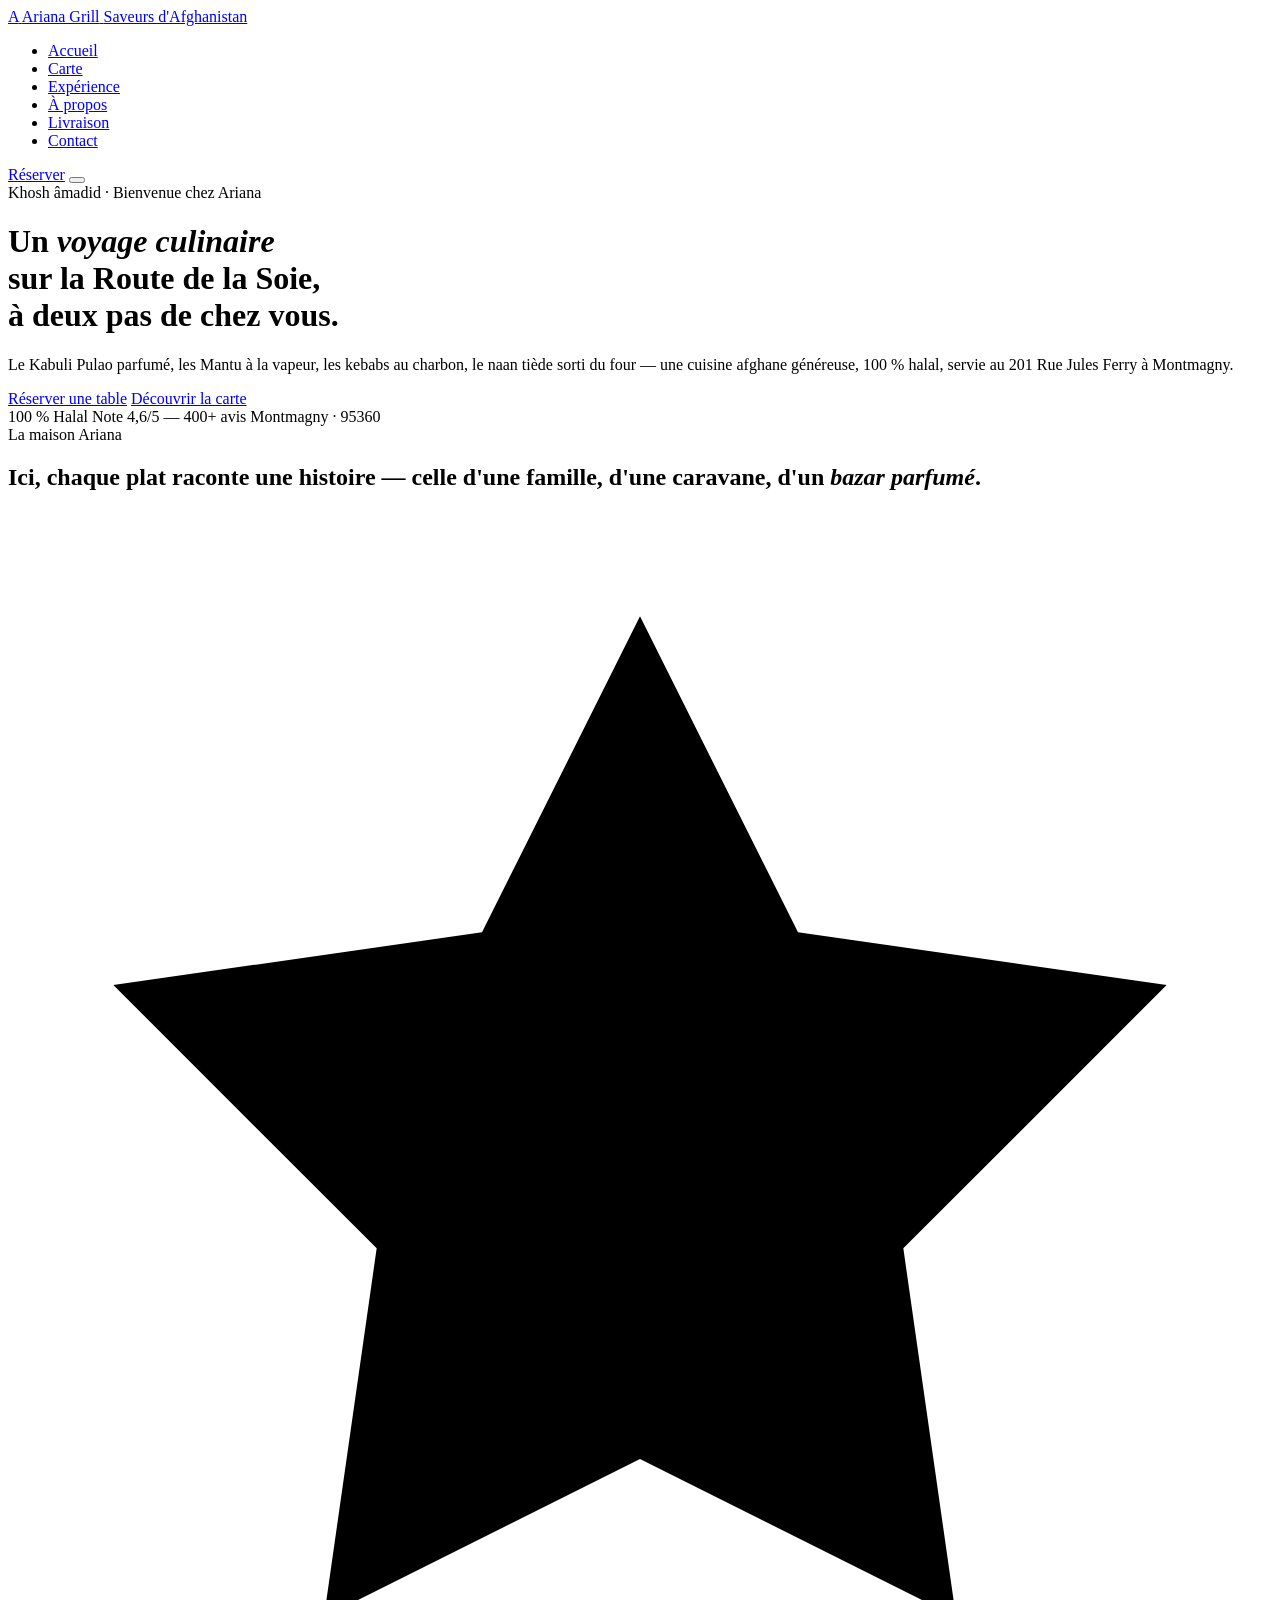
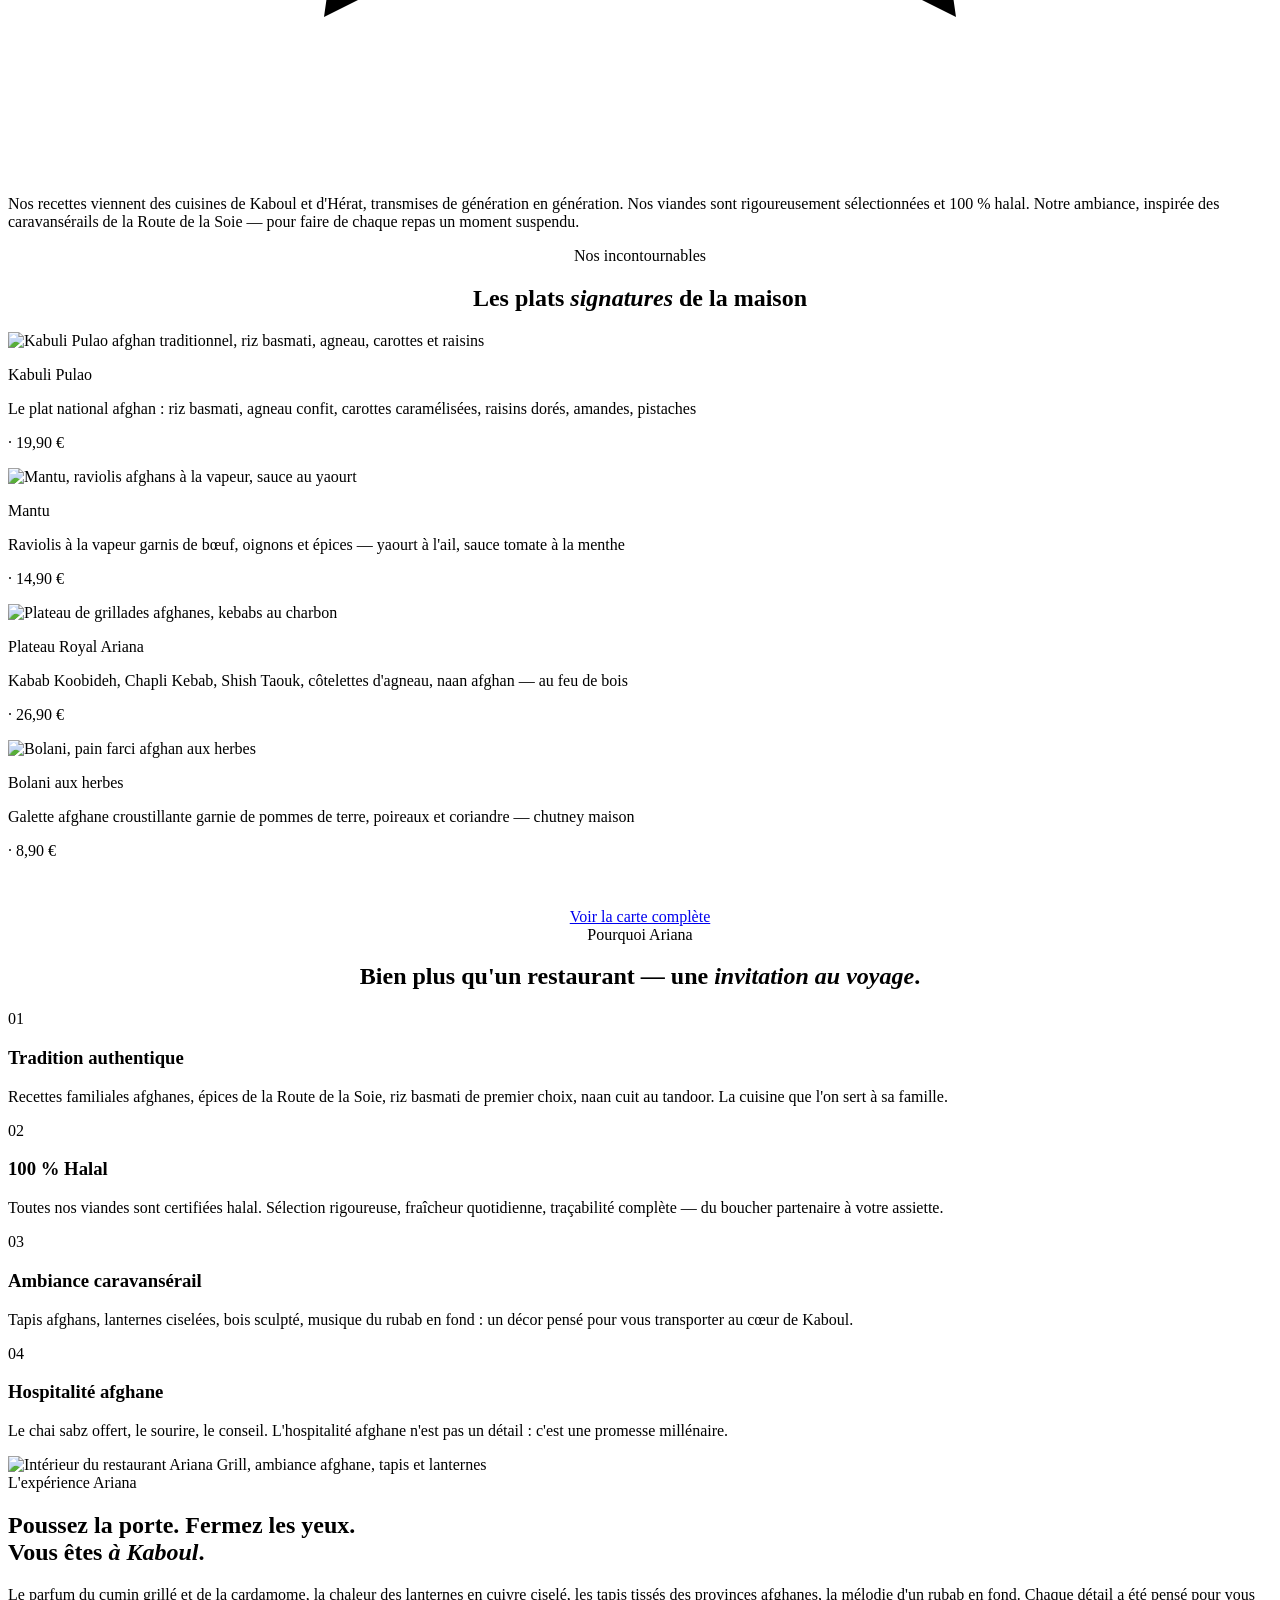
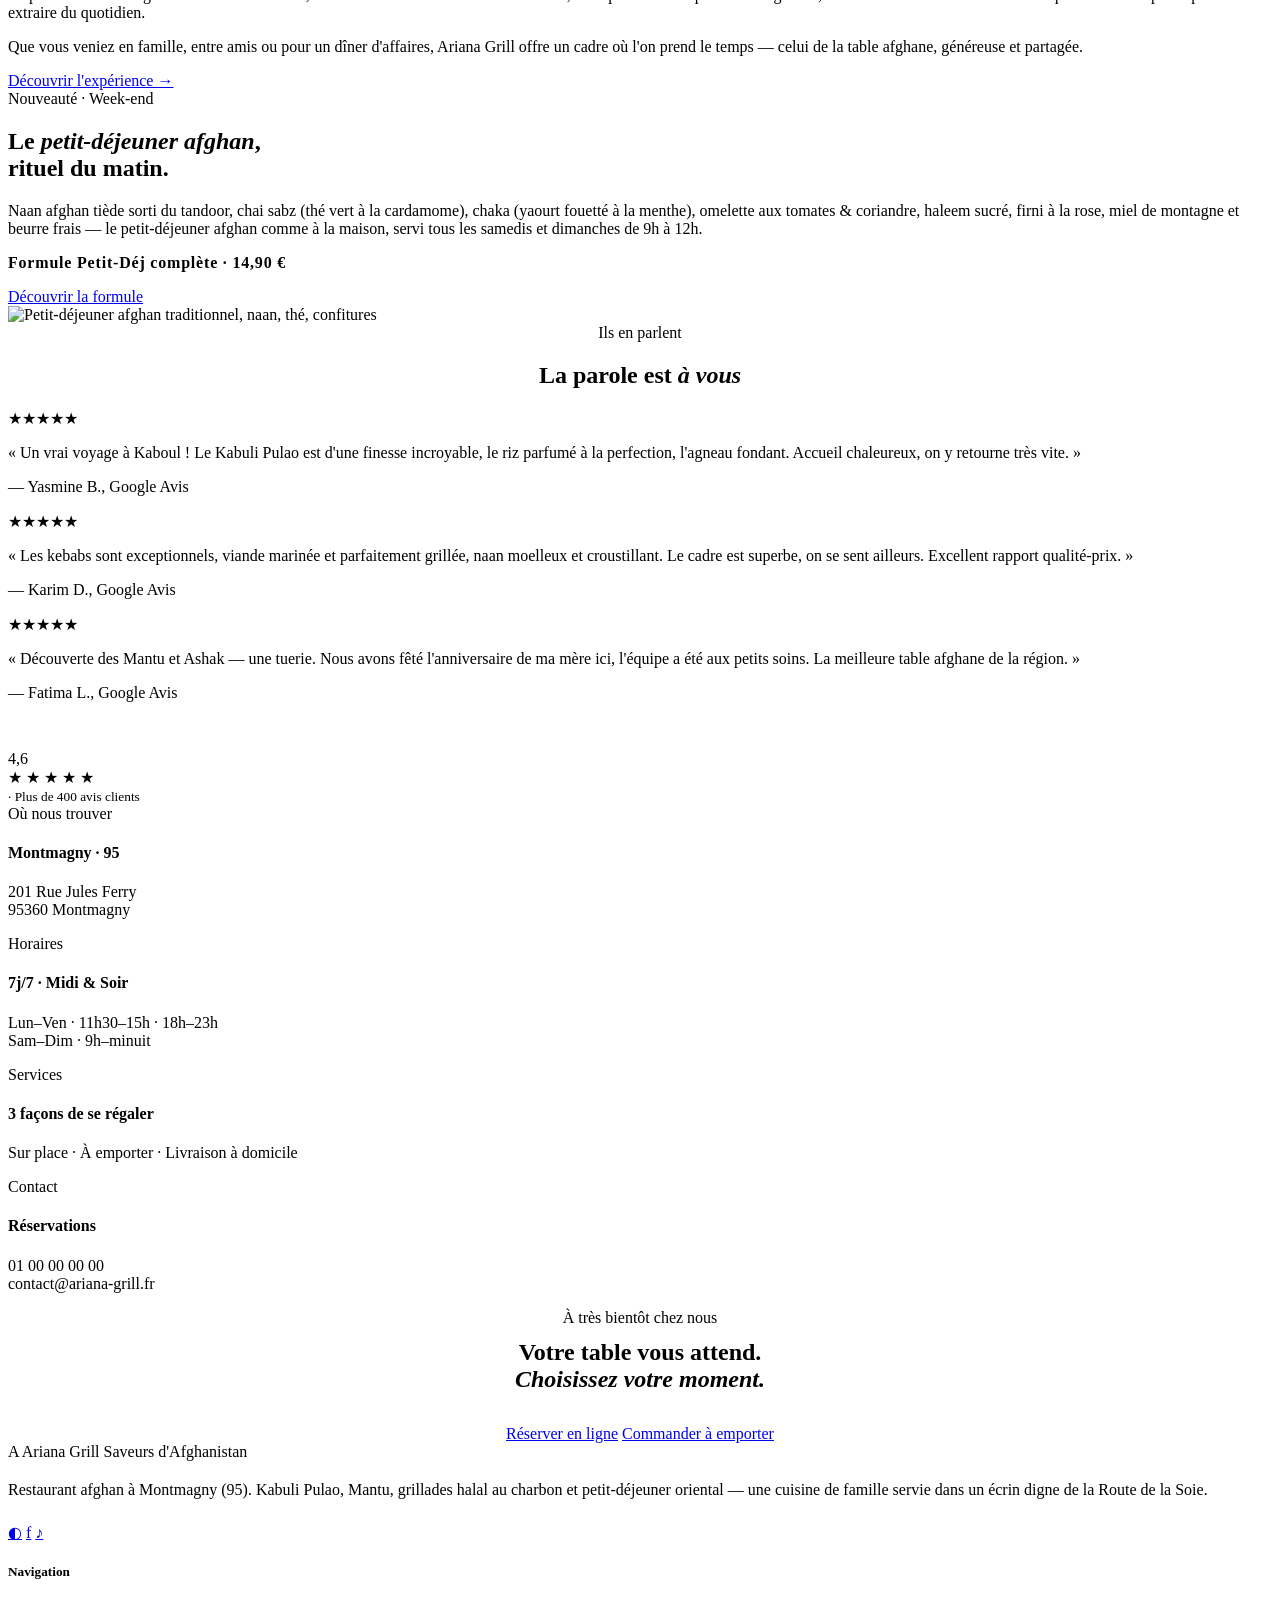
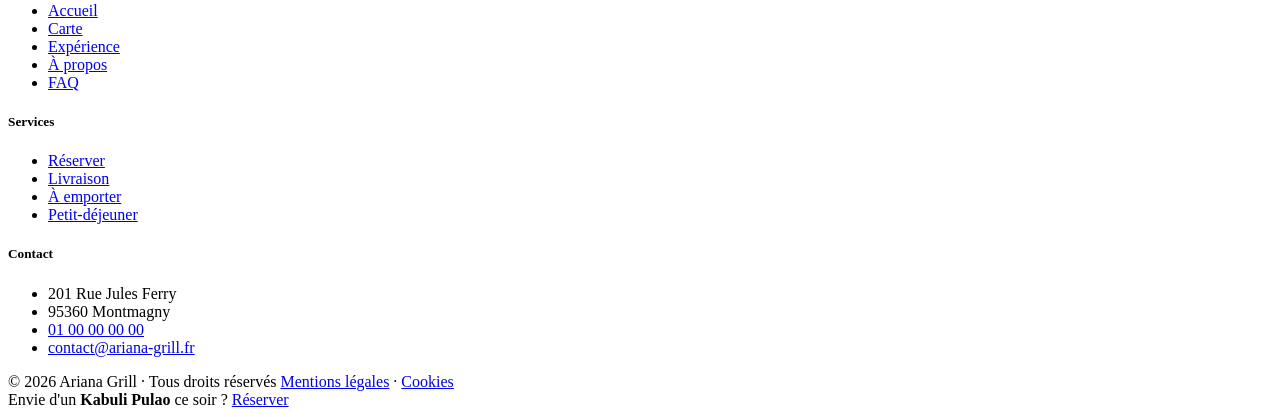
==== index.html @ f068a623 "Add files via upload" ====
<!DOCTYPE html>
<html lang="fr">
<head>
<meta charset="UTF-8">
<meta name="viewport" content="width=device-width, initial-scale=1.0">

<!-- SEO META -->
<title>Ariana Grill — Restaurant Afghan & Grillades Halal à Montmagny (95) | Kabuli Pulao, Mantu, Kebabs</title>
<meta name="description" content="Restaurant afghan Ariana Grill à Montmagny (95360) : Kabuli Pulao, Mantu, Ashak, kebabs au charbon, naan afghan, petit-déjeuner oriental. 100 % halal, sur place, à emporter, livraison. Réservation en ligne.">
<meta name="keywords" content="restaurant afghan Montmagny, Kabuli Pulao 95, Mantu Val-d'Oise, grillades halal 95360, kebabs afghans, naan afghan, restaurant halal Montmagny, Ariana Grill">
<meta name="robots" content="index, follow">
<link rel="canonical" href="https://www.ariana-grill.fr/">

<!-- Open Graph -->
<meta property="og:type" content="restaurant">
<meta property="og:title" content="Ariana Grill — L'art de la table afghane à Montmagny">
<meta property="og:description" content="Un voyage culinaire sur la Route de la Soie. Kabuli Pulao, Mantu, grillades au charbon et petit-déjeuner oriental, 100 % halal. Réservez votre table à Montmagny.">
<meta property="og:image" content="https://images.unsplash.com/photo-1555939594-58d7cb561ad1?auto=format&fit=crop&w=1200&q=80">
<meta property="og:url" content="https://www.ariana-grill.fr/">
<meta property="og:locale" content="fr_FR">

<!-- Schema.org Restaurant -->
<script type="application/ld+json">
{
  "@context": "https://schema.org",
  "@type": "Restaurant",
  "name": "Ariana Grill",
  "image": "https://images.unsplash.com/photo-1555939594-58d7cb561ad1?auto=format&fit=crop&w=1200&q=80",
  "@id": "https://www.ariana-grill.fr/",
  "url": "https://www.ariana-grill.fr/",
  "telephone": "+33-1-00-00-00-00",
  "priceRange": "€€",
  "servesCuisine": ["Afghane", "Persane", "Orientale", "Halal"],
  "address": {
    "@type": "PostalAddress",
    "streetAddress": "201 Rue Jules Ferry",
    "addressLocality": "Montmagny",
    "postalCode": "95360",
    "addressCountry": "FR"
  },
  "geo": {
    "@type": "GeoCoordinates",
    "latitude": 48.9729911,
    "longitude": 2.4218377
  },
  "acceptsReservations": true,
  "hasMenu": "https://www.ariana-grill.fr/menu.html",
  "aggregateRating": {
    "@type": "AggregateRating",
    "ratingValue": "4.6",
    "reviewCount": "420"
  }
}
</script>

<link rel="preconnect" href="https://fonts.googleapis.com">
<link rel="preconnect" href="https://fonts.gstatic.com" crossorigin>
<link href="https://fonts.googleapis.com/css2?family=Cormorant+Garamond:ital,wght@0,400;0,500;0,600;1,400;1,500&family=Inter:wght@400;500;600;700&family=Marcellus&family=Caveat:wght@500;600&display=swap" rel="stylesheet">
<link rel="stylesheet" href="assets/css/style.css">

<link rel="icon" href="data:image/svg+xml,<svg xmlns=%22http://www.w3.org/2000/svg%22 viewBox=%220 0 100 100%22><circle cx=%2250%22 cy=%2250%22 r=%2248%22 fill=%22%230E0B08%22/><text x=%2250%22 y=%2265%22 text-anchor=%22middle%22 font-family=%22serif%22 font-size=%2248%22 fill=%22%23C8A35B%22>A</text></svg>">
</head>
<body>

<!-- NAVIGATION -->
<nav class="nav" aria-label="Navigation principale">
  <div class="nav-inner">
    <a href="index.html" class="brand" aria-label="Ariana Grill — Accueil">
      <span class="brand-mark">A</span>
      <span>
        <span class="brand-name">Ariana Grill</span>
        <span class="brand-tag">Saveurs d'Afghanistan</span>
      </span>
    </a>
    <ul class="nav-links" id="nav-links">
      <li><a href="index.html" class="active">Accueil</a></li>
      <li><a href="menu.html">Carte</a></li>
      <li><a href="experience.html">Expérience</a></li>
      <li><a href="a-propos.html">À propos</a></li>
      <li><a href="livraison.html">Livraison</a></li>
      <li><a href="contact.html">Contact</a></li>
    </ul>
    <div class="nav-cta">
      <a href="reservation.html" class="btn btn-primary">Réserver</a>
      <button class="burger" aria-label="Menu" aria-controls="nav-links">
        <span></span><span></span><span></span>
      </button>
    </div>
  </div>
</nav>

<!-- HERO -->
<header class="hero">
  <div class="hero-content">
    <span class="script">Khosh âmadid · Bienvenue chez Ariana</span>
    <h1>Un <em>voyage culinaire</em><br>sur la Route de la Soie,<br>à deux pas de chez vous.</h1>
    <p class="hero-lead">Le Kabuli Pulao parfumé, les Mantu à la vapeur, les kebabs au charbon, le naan tiède sorti du four — une cuisine afghane généreuse, 100 % halal, servie au 201 Rue Jules Ferry à Montmagny.</p>
    <div class="hero-actions">
      <a href="reservation.html" class="btn btn-primary">Réserver une table</a>
      <a href="menu.html" class="btn btn-outline">Découvrir la carte</a>
    </div>
  </div>
  <div class="hero-meta">
    <span>100 % Halal</span>
    <span>Note 4,6/5 — 400+ avis</span>
    <span>Montmagny · 95360</span>
  </div>
</header>

<!-- PROMESSE -->
<section class="section intro bg-cream">
  <div class="container">
    <span class="eyebrow">La maison Ariana</span>
    <h2 class="reveal">Ici, chaque plat raconte une histoire&nbsp;— celle d'une famille, d'une caravane, d'un <em>bazar parfumé</em>.</h2>
    <div class="arabesque" aria-hidden="true">
      <svg viewBox="0 0 24 24"><path d="M12 2l3 6 7 1-5 5 1 7-6-3-6 3 1-7-5-5 7-1z"/></svg>
    </div>
    <p class="reveal">Nos recettes viennent des cuisines de Kaboul et d'Hérat, transmises de génération en génération. Nos viandes sont rigoureusement sélectionnées et 100 % halal. Notre ambiance, inspirée des caravansérails de la Route de la Soie — pour faire de chaque repas un moment suspendu.</p>
  </div>
</section>

<!-- PLATS SIGNATURES -->
<section class="section bg-night shamseh-bg">
  <div class="container">
    <div style="text-align:center">
      <span class="eyebrow">Nos incontournables</span>
      <h2 class="reveal">Les plats <em style="color:var(--c-gold); font-style:italic">signatures</em> de la maison</h2>
    </div>
    <div class="dishes">
      <article class="dish-card reveal">
        <img src="https://images.unsplash.com/photo-1596797038530-2c107229654b?auto=format&fit=crop&w=800&q=80" alt="Kabuli Pulao afghan traditionnel, riz basmati, agneau, carottes et raisins">
        <div class="dish-card-caption">
          <p class="name">Kabuli Pulao</p>
          <p class="desc">Le plat national afghan&nbsp;: riz basmati, agneau confit, carottes caramélisées, raisins dorés, amandes, pistaches</p>
          <p class="price">· 19,90 €</p>
        </div>
      </article>
      <article class="dish-card reveal">
        <img src="https://images.unsplash.com/photo-1625944525533-473f1a3d54e7?auto=format&fit=crop&w=800&q=80" alt="Mantu, raviolis afghans à la vapeur, sauce au yaourt">
        <div class="dish-card-caption">
          <p class="name">Mantu</p>
          <p class="desc">Raviolis à la vapeur garnis de bœuf, oignons et épices&nbsp;— yaourt à l'ail, sauce tomate à la menthe</p>
          <p class="price">· 14,90 €</p>
        </div>
      </article>
      <article class="dish-card reveal">
        <img src="https://images.unsplash.com/photo-1555939594-58d7cb561ad1?auto=format&fit=crop&w=800&q=80" alt="Plateau de grillades afghanes, kebabs au charbon">
        <div class="dish-card-caption">
          <p class="name">Plateau Royal Ariana</p>
          <p class="desc">Kabab Koobideh, Chapli Kebab, Shish Taouk, côtelettes d'agneau, naan afghan — au feu de bois</p>
          <p class="price">· 26,90 €</p>
        </div>
      </article>
      <article class="dish-card reveal">
        <img src="https://images.unsplash.com/photo-1625944023925-11a2c9f8f6e6?auto=format&fit=crop&w=800&q=80" alt="Bolani, pain farci afghan aux herbes">
        <div class="dish-card-caption">
          <p class="name">Bolani aux herbes</p>
          <p class="desc">Galette afghane croustillante garnie de pommes de terre, poireaux et coriandre — chutney maison</p>
          <p class="price">· 8,90 €</p>
        </div>
      </article>
    </div>
    <div style="text-align:center; margin-top: 3rem">
      <a href="menu.html" class="btn btn-outline">Voir la carte complète</a>
    </div>
  </div>
</section>

<!-- POURQUOI NOUS CHOISIR -->
<section class="section bg-cream">
  <div class="container">
    <div style="text-align:center; max-width: 720px; margin: 0 auto">
      <span class="eyebrow">Pourquoi Ariana</span>
      <h2 class="reveal">Bien plus qu'un restaurant&nbsp;— une <em>invitation au voyage</em>.</h2>
    </div>
    <div class="pillars">
      <div class="pillar reveal">
        <span class="pillar-num">01</span>
        <h3>Tradition authentique</h3>
        <p>Recettes familiales afghanes, épices de la Route de la Soie, riz basmati de premier choix, naan cuit au tandoor. La cuisine que l'on sert à sa famille.</p>
      </div>
      <div class="pillar reveal">
        <span class="pillar-num">02</span>
        <h3>100 % Halal</h3>
        <p>Toutes nos viandes sont certifiées halal. Sélection rigoureuse, fraîcheur quotidienne, traçabilité complète — du boucher partenaire à votre assiette.</p>
      </div>
      <div class="pillar reveal">
        <span class="pillar-num">03</span>
        <h3>Ambiance caravansérail</h3>
        <p>Tapis afghans, lanternes ciselées, bois sculpté, musique du rubab en fond&nbsp;: un décor pensé pour vous transporter au cœur de Kaboul.</p>
      </div>
      <div class="pillar reveal">
        <span class="pillar-num">04</span>
        <h3>Hospitalité afghane</h3>
        <p>Le chai sabz offert, le sourire, le conseil. L'hospitalité afghane n'est pas un détail&nbsp;: c'est une promesse millénaire.</p>
      </div>
    </div>
  </div>
</section>

<!-- EXPERIENCE SPLIT -->
<section class="section bg-charcoal">
  <div class="container">
    <div class="split">
      <div class="split-visual reveal">
        <img src="https://images.unsplash.com/photo-1590080874088-eec64895b423?auto=format&fit=crop&w=900&q=80" alt="Intérieur du restaurant Ariana Grill, ambiance afghane, tapis et lanternes">
      </div>
      <div class="split-text reveal">
        <span class="eyebrow">L'expérience Ariana</span>
        <h2>Poussez la porte. Fermez les yeux.<br>Vous êtes <em>à Kaboul</em>.</h2>
        <p>Le parfum du cumin grillé et de la cardamome, la chaleur des lanternes en cuivre ciselé, les tapis tissés des provinces afghanes, la mélodie d'un rubab en fond. Chaque détail a été pensé pour vous extraire du quotidien.</p>
        <p>Que vous veniez en famille, entre amis ou pour un dîner d'affaires, Ariana Grill offre un cadre où l'on prend le temps&nbsp;— celui de la table afghane, généreuse et partagée.</p>
        <a href="experience.html" class="btn-ghost">Découvrir l'expérience →</a>
      </div>
    </div>
  </div>
</section>

<!-- PETIT DÉJEUNER (SERVICE DIFFÉRENCIANT) -->
<section class="section bg-cream">
  <div class="container">
    <div class="split split--reverse">
      <div class="split-text reveal">
        <span class="eyebrow">Nouveauté · Week-end</span>
        <h2>Le <em>petit-déjeuner afghan</em>,<br>rituel du matin.</h2>
        <p>Naan afghan tiède sorti du tandoor, chai sabz (thé vert à la cardamome), chaka (yaourt fouetté à la menthe), omelette aux tomates &amp; coriandre, haleem sucré, firni à la rose, miel de montagne et beurre frais&nbsp;— le petit-déjeuner afghan comme à la maison, servi tous les samedis et dimanches de 9h à 12h.</p>
        <p style="color:var(--c-terracotta); font-weight: 600; letter-spacing:0.05em">Formule Petit-Déj complète · 14,90 €</p>
        <a href="menu.html#petit-dejeuner" class="btn btn-dark">Découvrir la formule</a>
      </div>
      <div class="split-visual reveal">
        <img src="https://images.unsplash.com/photo-1587334274328-64186a80aeee?auto=format&fit=crop&w=900&q=80" alt="Petit-déjeuner afghan traditionnel, naan, thé, confitures">
      </div>
    </div>
  </div>
</section>

<!-- REVIEWS -->
<section class="section bg-night shamseh-bg">
  <div class="container">
    <div style="text-align:center; max-width: 720px; margin: 0 auto">
      <span class="eyebrow">Ils en parlent</span>
      <h2 style="color:var(--c-cream)" class="reveal">La parole est <em style="color:var(--c-gold); font-style:italic">à vous</em></h2>
    </div>

    <div class="reviews-strip">
      <article class="review reveal">
        <div class="review-stars">★★★★★</div>
        <p>« Un vrai voyage à Kaboul ! Le Kabuli Pulao est d'une finesse incroyable, le riz parfumé à la perfection, l'agneau fondant. Accueil chaleureux, on y retourne très vite. »</p>
        <p class="review-author">— Yasmine B., Google Avis</p>
      </article>
      <article class="review reveal">
        <div class="review-stars">★★★★★</div>
        <p>« Les kebabs sont exceptionnels, viande marinée et parfaitement grillée, naan moelleux et croustillant. Le cadre est superbe, on se sent ailleurs. Excellent rapport qualité-prix. »</p>
        <p class="review-author">— Karim D., Google Avis</p>
      </article>
      <article class="review reveal">
        <div class="review-stars">★★★★★</div>
        <p>« Découverte des Mantu et Ashak&nbsp;— une tuerie. Nous avons fêté l'anniversaire de ma mère ici, l'équipe a été aux petits soins. La meilleure table afghane de la région. »</p>
        <p class="review-author">— Fatima L., Google Avis</p>
      </article>
    </div>

    <div class="rating-block" style="margin-top:3rem; background: rgba(255,255,255,0.04); border: 1px solid var(--c-line)">
      <div class="rating-score">4,6</div>
      <div class="stars">★ ★ ★ ★ ★</div>
      <small>· Plus de 400 avis clients</small>
    </div>
  </div>
</section>

<!-- INFO BAR (adresse, horaires, services) -->
<section class="bg-charcoal">
  <div class="container">
    <div class="info-bar">
      <div>
        <span class="eyebrow">Où nous trouver</span>
        <h4>Montmagny · 95</h4>
        <p>201 Rue Jules Ferry<br>95360 Montmagny</p>
      </div>
      <div>
        <span class="eyebrow">Horaires</span>
        <h4>7j/7 · Midi & Soir</h4>
        <p>Lun–Ven · 11h30–15h · 18h–23h<br>Sam–Dim · 9h–minuit</p>
      </div>
      <div>
        <span class="eyebrow">Services</span>
        <h4>3 façons de se régaler</h4>
        <p>Sur place · À emporter · Livraison à domicile</p>
      </div>
      <div>
        <span class="eyebrow">Contact</span>
        <h4>Réservations</h4>
        <p>01 00 00 00 00<br>contact@ariana-grill.fr</p>
      </div>
    </div>
  </div>
</section>

<!-- CTA FINAL -->
<section class="section bg-cream" style="text-align:center">
  <div class="container narrow">
    <span class="script">À très bientôt chez nous</span>
    <h2 class="reveal" style="margin-top:0.8rem">Votre table vous attend.<br><em style="color:var(--c-terracotta); font-style:italic">Choisissez votre moment.</em></h2>
    <div class="hero-actions" style="margin-top:2rem">
      <a href="reservation.html" class="btn btn-primary">Réserver en ligne</a>
      <a href="livraison.html" class="btn btn-dark">Commander à emporter</a>
    </div>
  </div>
</section>

<!-- FOOTER -->
<footer class="footer">
  <div class="container">
    <div class="footer-grid">
      <div class="footer-about">
        <div class="brand" style="margin-bottom:1.2rem">
          <span class="brand-mark">A</span>
          <span>
            <span class="brand-name">Ariana Grill</span>
            <span class="brand-tag">Saveurs d'Afghanistan</span>
          </span>
        </div>
        <p>Restaurant afghan à Montmagny (95). Kabuli Pulao, Mantu, grillades halal au charbon et petit-déjeuner oriental — une cuisine de famille servie dans un écrin digne de la Route de la Soie.</p>
        <div class="socials" style="margin-top:1.5rem">
          <a href="#" aria-label="Instagram">◐</a>
          <a href="#" aria-label="Facebook">f</a>
          <a href="#" aria-label="TikTok">♪</a>
        </div>
      </div>
      <div>
        <h5>Navigation</h5>
        <ul>
          <li><a href="index.html">Accueil</a></li>
          <li><a href="menu.html">Carte</a></li>
          <li><a href="experience.html">Expérience</a></li>
          <li><a href="a-propos.html">À propos</a></li>
          <li><a href="faq.html">FAQ</a></li>
        </ul>
      </div>
      <div>
        <h5>Services</h5>
        <ul>
          <li><a href="reservation.html">Réserver</a></li>
          <li><a href="livraison.html">Livraison</a></li>
          <li><a href="livraison.html">À emporter</a></li>
          <li><a href="menu.html#petit-dejeuner">Petit-déjeuner</a></li>
        </ul>
      </div>
      <div>
        <h5>Contact</h5>
        <ul>
          <li>201 Rue Jules Ferry</li>
          <li>95360 Montmagny</li>
          <li><a href="tel:+33100000000">01 00 00 00 00</a></li>
          <li><a href="mailto:contact@ariana-grill.fr">contact@ariana-grill.fr</a></li>
        </ul>
      </div>
    </div>
    <div class="footer-bottom">
      <span>© 2026 Ariana Grill · Tous droits réservés</span>
      <span><a href="mentions-legales.html">Mentions légales</a> · <a href="mentions-legales.html#cookies">Cookies</a></span>
    </div>
  </div>
</footer>

<!-- STICKY ORDER BAR MOBILE -->
<div class="order-bar">
  <span>Envie d'un <strong>Kabuli Pulao</strong> ce soir ?</span>
  <a href="reservation.html" class="btn btn-primary">Réserver</a>
</div>

<script src="assets/js/main.js"></script>
</body>
</html>
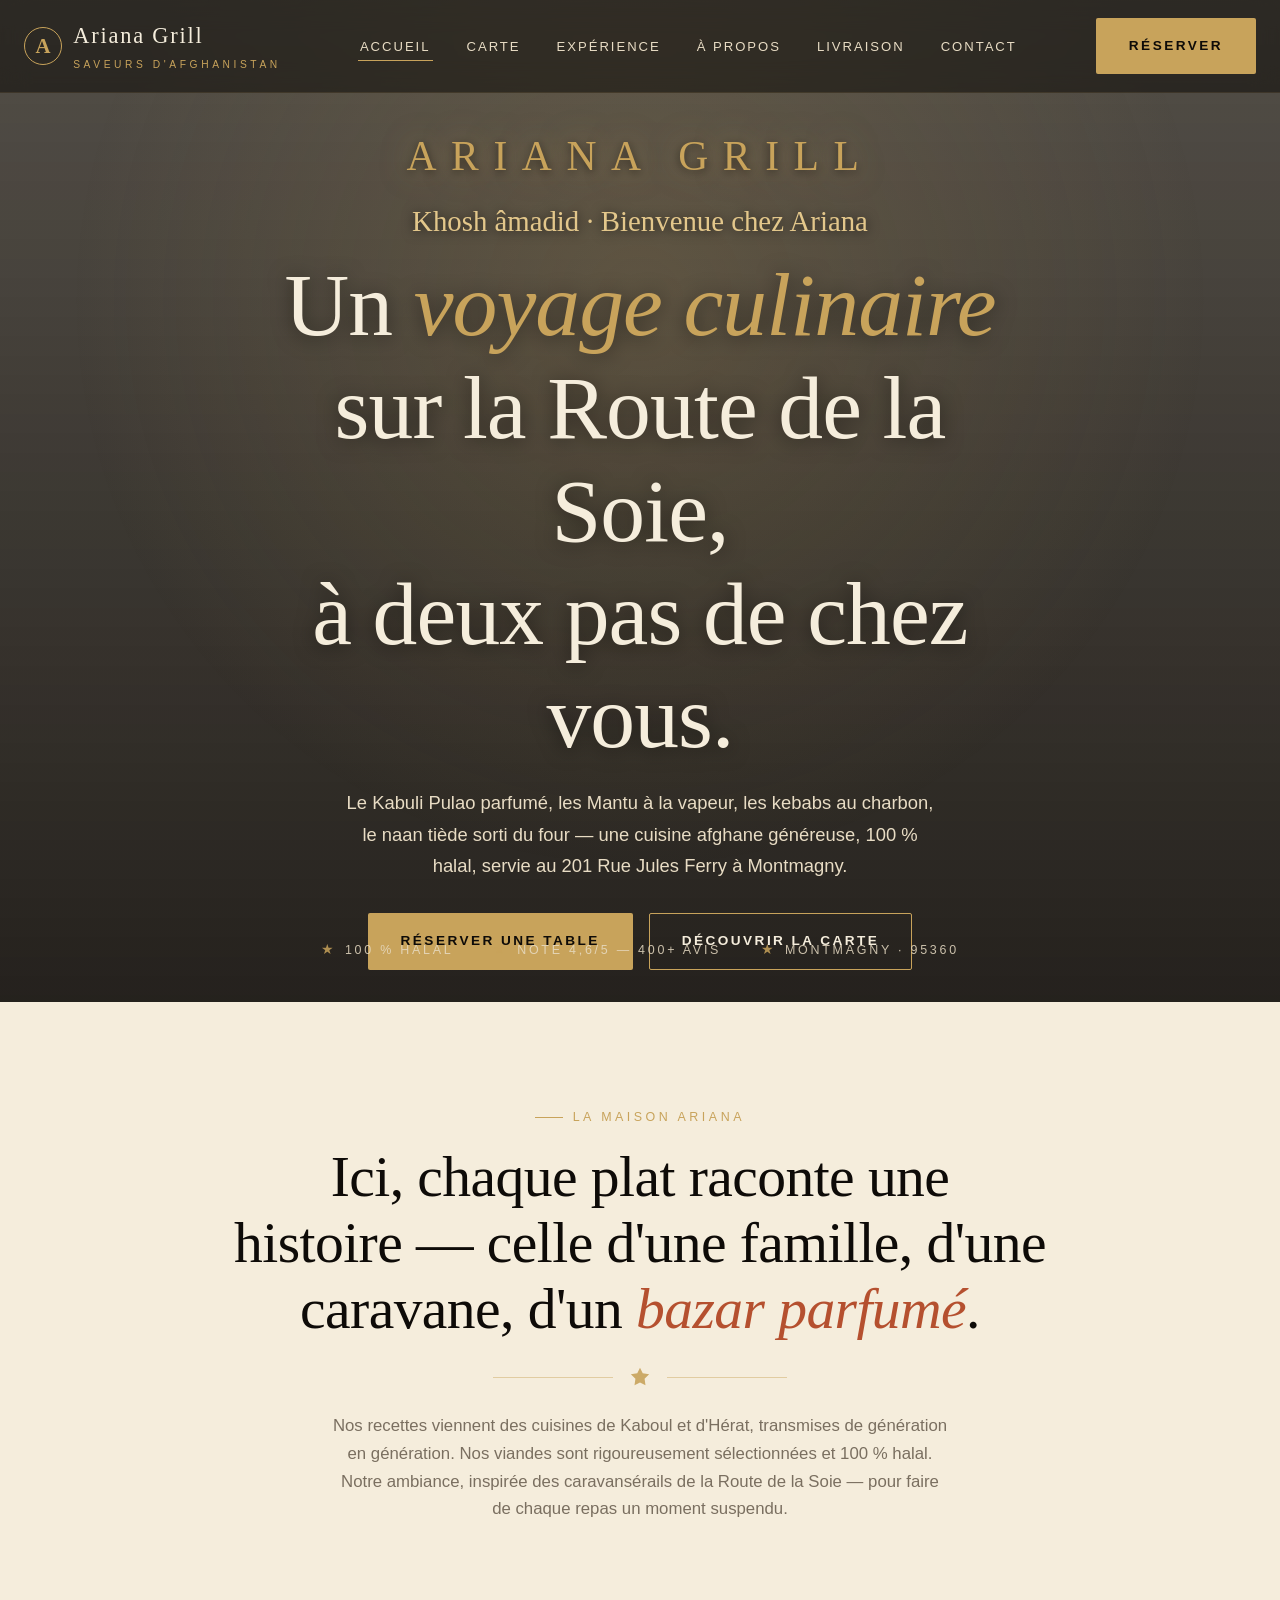
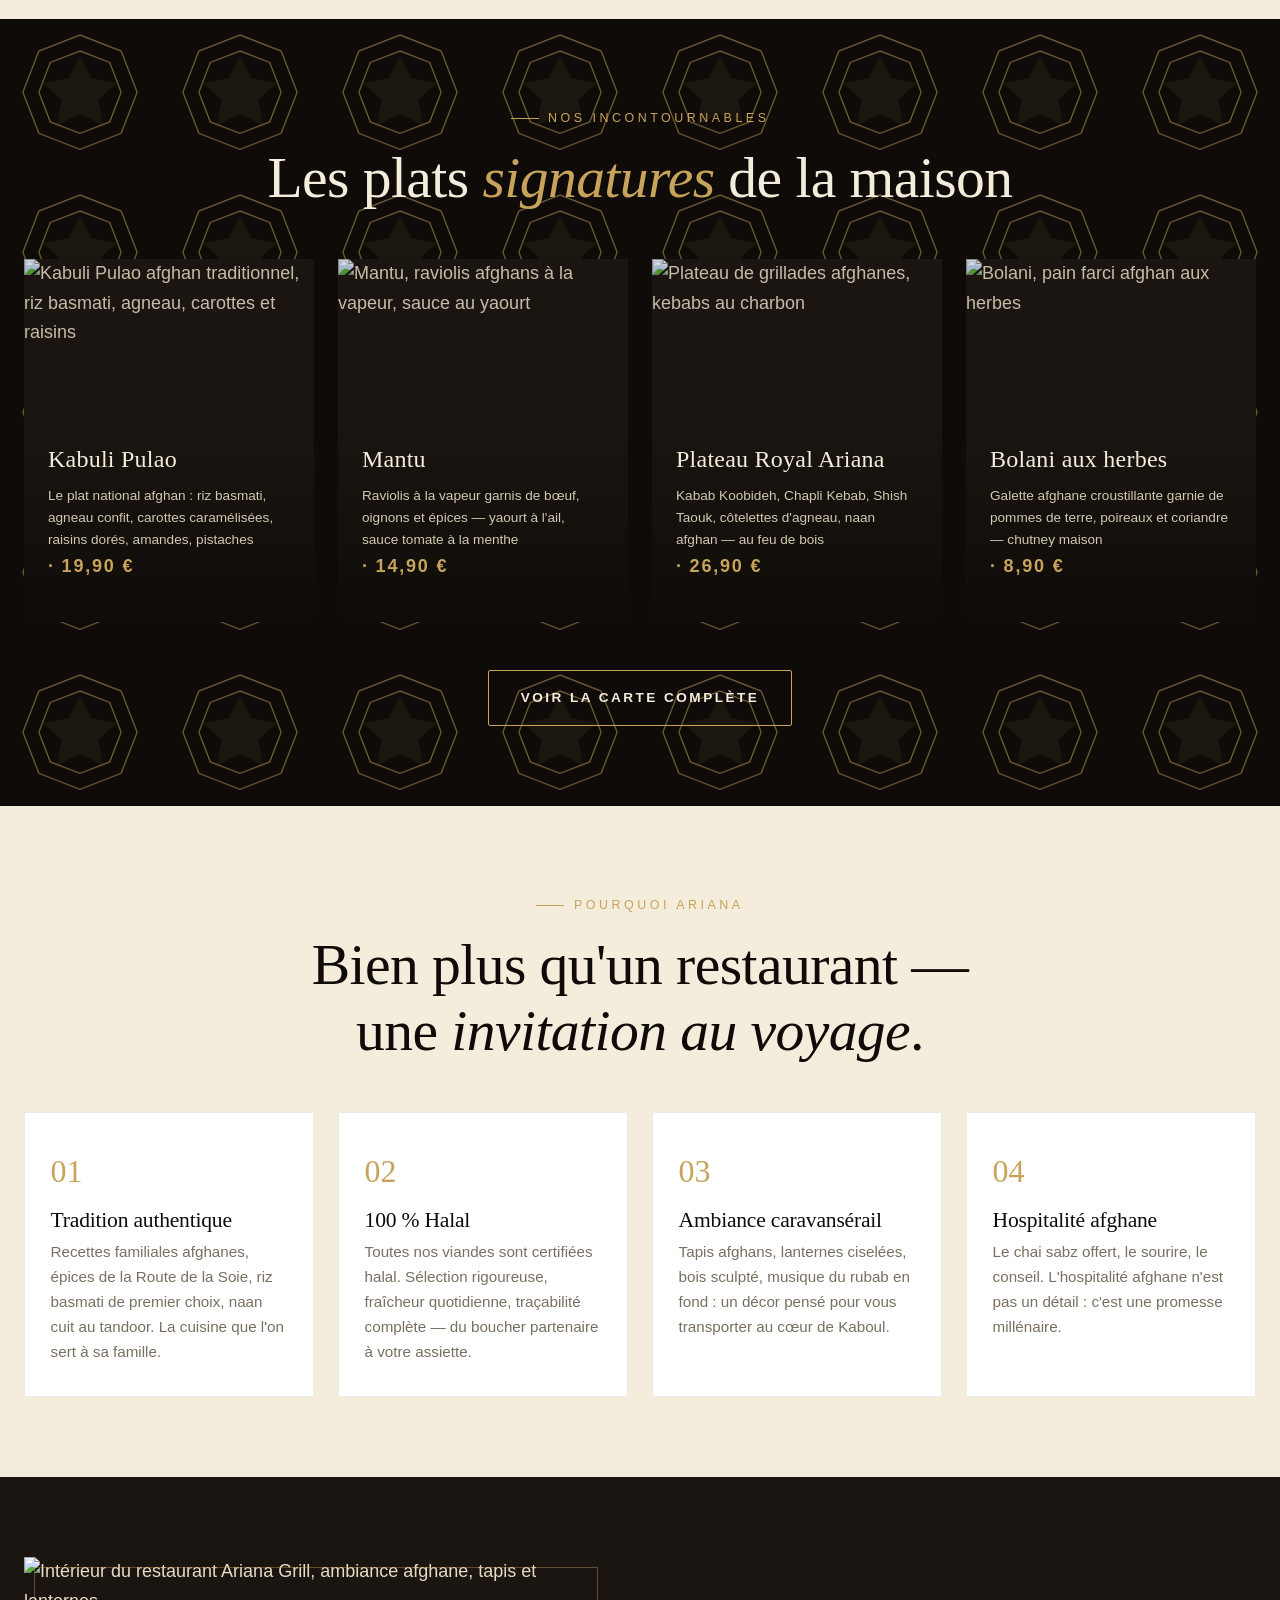
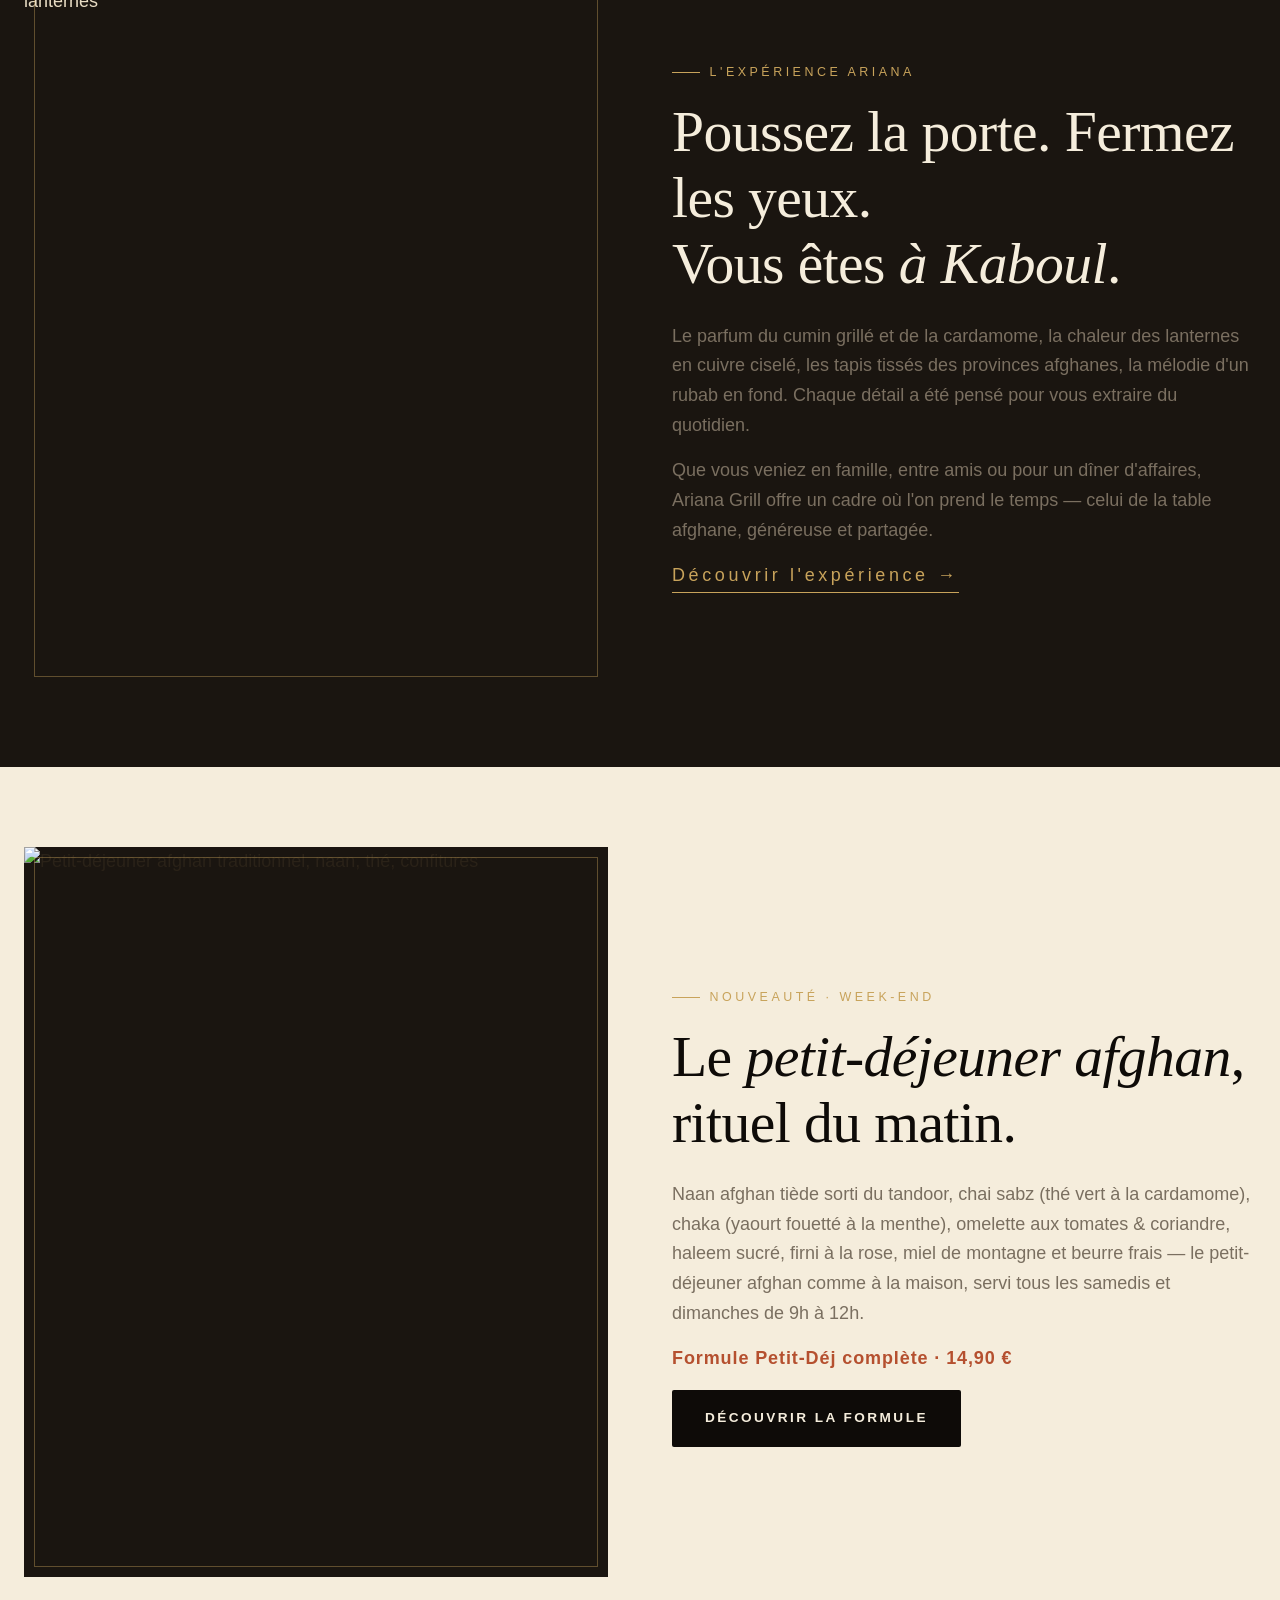
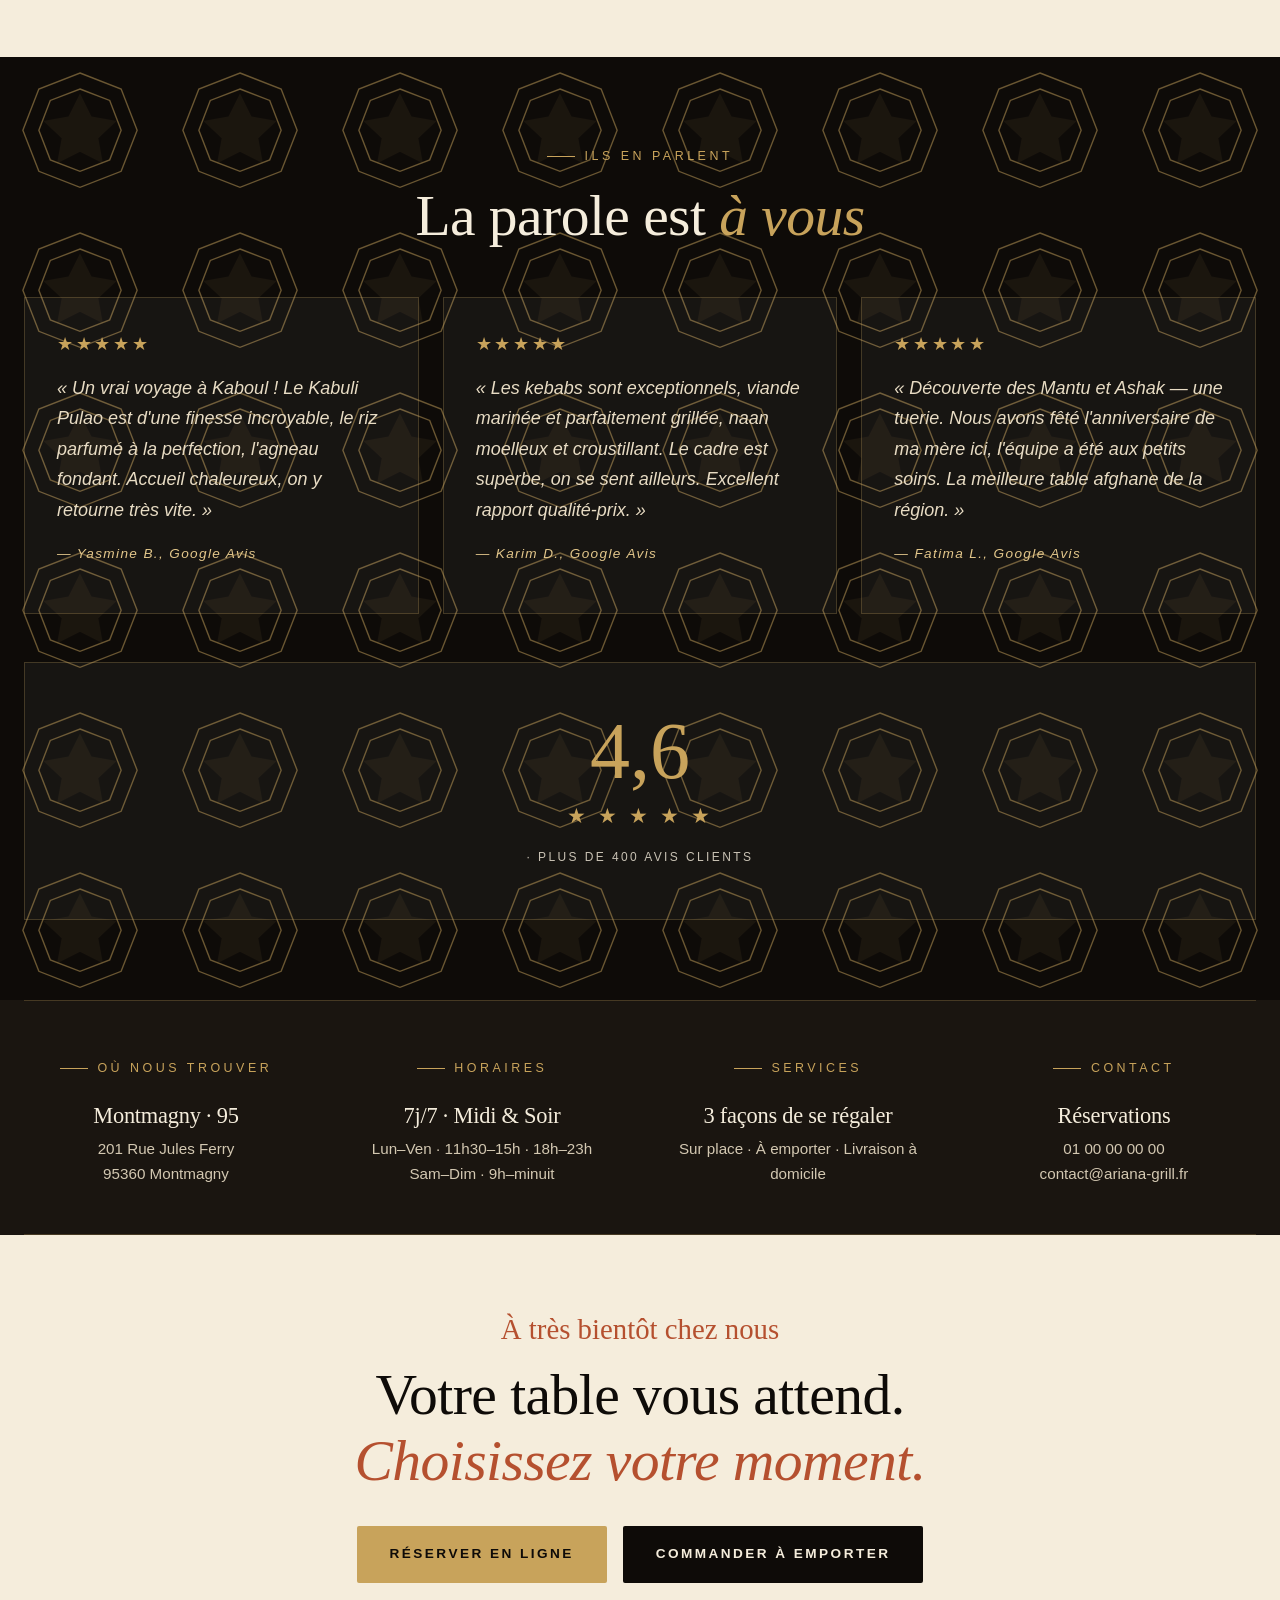
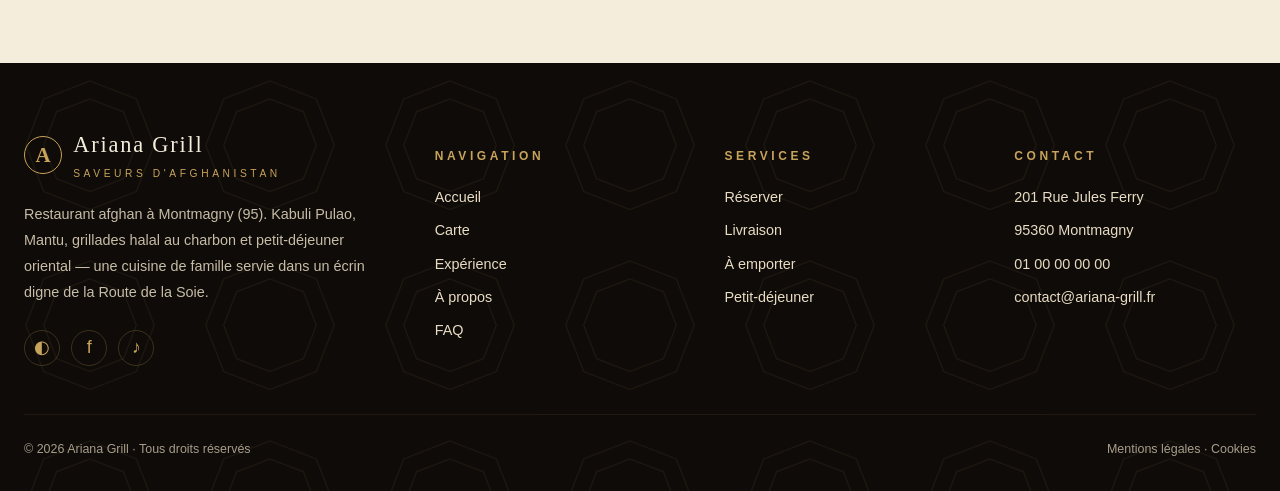
==== commit a3de1ed9: "Améliore le hero, les images et ajoute des animations - Ajoute "Ariana Grill" en lettres dorées dans" ====
--- a/index.html
+++ b/index.html
@@ -92,6 +92,7 @@
 <!-- HERO -->
 <header class="hero">
   <div class="hero-content">
+    <div class="hero-brand">Ariana Grill</div>
     <span class="script">Khosh âmadid · Bienvenue chez Ariana</span>
     <h1>Un <em>voyage culinaire</em><br>sur la Route de la Soie,<br>à deux pas de chez vous.</h1>
     <p class="hero-lead">Le Kabuli Pulao parfumé, les Mantu à la vapeur, les kebabs au charbon, le naan tiède sorti du four — une cuisine afghane généreuse, 100 % halal, servie au 201 Rue Jules Ferry à Montmagny.</p>
@@ -152,7 +153,7 @@
         </div>
       </article>
       <article class="dish-card reveal">
-        <img src="https://images.unsplash.com/photo-1625944023925-11a2c9f8f6e6?auto=format&fit=crop&w=800&q=80" alt="Bolani, pain farci afghan aux herbes">
+        <img src="https://images.unsplash.com/photo-1565299624946-b28f40a0ae38?auto=format&fit=crop&w=800&q=80" alt="Bolani, pain farci afghan aux herbes">
         <div class="dish-card-caption">
           <p class="name">Bolani aux herbes</p>
           <p class="desc">Galette afghane croustillante garnie de pommes de terre, poireaux et coriandre — chutney maison</p>
@@ -202,10 +203,10 @@
 <section class="section bg-charcoal">
   <div class="container">
     <div class="split">
-      <div class="split-visual reveal">
-        <img src="https://images.unsplash.com/photo-1590080874088-eec64895b423?auto=format&fit=crop&w=900&q=80" alt="Intérieur du restaurant Ariana Grill, ambiance afghane, tapis et lanternes">
-      </div>
-      <div class="split-text reveal">
+      <div class="split-visual reveal-left">
+        <img src="https://images.unsplash.com/photo-1517248135467-4c7edcad34c4?auto=format&fit=crop&w=900&q=80" alt="Intérieur du restaurant Ariana Grill, ambiance afghane, tapis et lanternes">
+      </div>
+      <div class="split-text reveal-right">
         <span class="eyebrow">L'expérience Ariana</span>
         <h2>Poussez la porte. Fermez les yeux.<br>Vous êtes <em>à Kaboul</em>.</h2>
         <p>Le parfum du cumin grillé et de la cardamome, la chaleur des lanternes en cuivre ciselé, les tapis tissés des provinces afghanes, la mélodie d'un rubab en fond. Chaque détail a été pensé pour vous extraire du quotidien.</p>
@@ -220,15 +221,15 @@
 <section class="section bg-cream">
   <div class="container">
     <div class="split split--reverse">
-      <div class="split-text reveal">
+      <div class="split-text reveal-left">
         <span class="eyebrow">Nouveauté · Week-end</span>
         <h2>Le <em>petit-déjeuner afghan</em>,<br>rituel du matin.</h2>
         <p>Naan afghan tiède sorti du tandoor, chai sabz (thé vert à la cardamome), chaka (yaourt fouetté à la menthe), omelette aux tomates &amp; coriandre, haleem sucré, firni à la rose, miel de montagne et beurre frais&nbsp;— le petit-déjeuner afghan comme à la maison, servi tous les samedis et dimanches de 9h à 12h.</p>
         <p style="color:var(--c-terracotta); font-weight: 600; letter-spacing:0.05em">Formule Petit-Déj complète · 14,90 €</p>
         <a href="menu.html#petit-dejeuner" class="btn btn-dark">Découvrir la formule</a>
       </div>
-      <div class="split-visual reveal">
-        <img src="https://images.unsplash.com/photo-1587334274328-64186a80aeee?auto=format&fit=crop&w=900&q=80" alt="Petit-déjeuner afghan traditionnel, naan, thé, confitures">
+      <div class="split-visual reveal-right">
+        <img src="https://images.unsplash.com/photo-1571115177098-24ec42ed204d?auto=format&fit=crop&w=900&q=80" alt="Petit-déjeuner afghan traditionnel, naan, thé, confitures">
       </div>
     </div>
   </div>
--- a/assets/css/style.css
+++ b/assets/css/style.css
@@ -0,0 +1,944 @@
+/* =============================================================
+   ARIANA GRILL — Design System
+   Restaurant afghan premium • Montmagny (95)
+   Palette: Nuit de Kaboul, Or de la Route de la Soie,
+            Terracotta d'Hérat, Sable du Pamir
+   ============================================================= */
+
+/* ---------- 1. RESET & TOKENS ---------- */
+:root {
+  /* Couleurs */
+  --c-night:      #0E0B08;   /* fond principal, nuit de Kaboul */
+  --c-charcoal:   #1A1510;   /* fond secondaire */
+  --c-gold:       #C8A35B;   /* or de la Route de la Soie — accent premium */
+  --c-gold-soft:  #E3C78B;
+  --c-terracotta: #B5502F;   /* terracotta d'Hérat */
+  --c-sand:       #E8DCC4;   /* sable du Pamir */
+  --c-cream:      #F5EDDC;   /* crème de lait d'amande */
+  --c-ivory:      #FBF6EC;
+  --c-text:       #2A2218;
+  --c-muted:      #7A6F60;
+  --c-line:       rgba(200, 163, 91, 0.25);
+
+  /* Typographies */
+  --f-display: "Cormorant Garamond", "Playfair Display", Georgia, serif;
+  --f-accent:  "Marcellus", "Cormorant Garamond", serif;
+  --f-body:    "Inter", "Helvetica Neue", Arial, sans-serif;
+  --f-hand:    "Caveat", "Dancing Script", cursive;
+
+  /* Tailles */
+  --fs-xxl: clamp(3.4rem, 7vw, 6.4rem);
+  --fs-xl:  clamp(2.4rem, 4.5vw, 4rem);
+  --fs-lg:  clamp(1.8rem, 2.8vw, 2.6rem);
+  --fs-md:  1.125rem;
+  --fs-sm:  0.95rem;
+  --fs-xs:  0.8rem;
+
+  /* Espaces */
+  --s-1: 0.5rem;
+  --s-2: 1rem;
+  --s-3: 1.75rem;
+  --s-4: 3rem;
+  --s-5: 5rem;
+  --s-6: 8rem;
+
+  /* Grille */
+  --max: 1280px;
+  --max-narrow: 920px;
+
+  /* Easing */
+  --ease: cubic-bezier(0.22, 1, 0.36, 1);
+}
+
+*, *::before, *::after { box-sizing: border-box; }
+html { scroll-behavior: smooth; -webkit-text-size-adjust: 100%; }
+body {
+  margin: 0;
+  font-family: var(--f-body);
+  font-size: var(--fs-md);
+  line-height: 1.65;
+  color: var(--c-text);
+  background: var(--c-cream);
+  -webkit-font-smoothing: antialiased;
+  overflow-x: hidden;
+}
+
+img { max-width: 100%; display: block; }
+a { color: inherit; text-decoration: none; transition: color 0.3s var(--ease); }
+button { font: inherit; cursor: pointer; border: none; background: none; }
+
+h1, h2, h3, h4 {
+  font-family: var(--f-display);
+  font-weight: 500;
+  line-height: 1.15;
+  letter-spacing: -0.01em;
+  color: var(--c-night);
+  margin: 0 0 var(--s-2);
+}
+h1 { font-size: var(--fs-xxl); }
+h2 { font-size: var(--fs-xl); }
+h3 { font-size: var(--fs-lg); }
+p { margin: 0 0 var(--s-2); }
+
+/* ---------- 2. LAYOUT UTILS ---------- */
+.container { width: 100%; max-width: var(--max); margin: 0 auto; padding: 0 1.5rem; }
+.narrow { max-width: var(--max-narrow); margin-inline: auto; }
+.section { padding: var(--s-5) 0; position: relative; }
+.section-tight { padding: var(--s-4) 0; }
+
+.eyebrow {
+  display: inline-flex;
+  align-items: center;
+  gap: 0.6rem;
+  font-family: var(--f-body);
+  font-size: 0.78rem;
+  letter-spacing: 0.28em;
+  text-transform: uppercase;
+  color: var(--c-gold);
+  margin-bottom: 1rem;
+  font-weight: 500;
+}
+.eyebrow::before {
+  content: "";
+  width: 28px;
+  height: 1px;
+  background: var(--c-gold);
+}
+
+.script {
+  font-family: var(--f-hand);
+  font-size: 1.8rem;
+  color: var(--c-terracotta);
+  font-weight: 500;
+  line-height: 1;
+}
+
+.bg-night  { background: var(--c-night); color: var(--c-sand); }
+.bg-night h1, .bg-night h2, .bg-night h3 { color: var(--c-cream); }
+.bg-charcoal { background: var(--c-charcoal); color: var(--c-sand); }
+.bg-charcoal h1, .bg-charcoal h2, .bg-charcoal h3 { color: var(--c-cream); }
+.bg-cream  { background: var(--c-cream); }
+.bg-sand   { background: var(--c-sand); }
+
+/* Motif shamseh / gul afghan — médaillon octogonal en filigrane */
+.shamseh-bg,
+.zellige-bg {
+  position: relative;
+  overflow: hidden;
+}
+.shamseh-bg::before,
+.zellige-bg::before {
+  content: "";
+  position: absolute;
+  inset: 0;
+  background-image: url("data:image/svg+xml;utf8,<svg xmlns='http://www.w3.org/2000/svg' viewBox='0 0 140 140'><g fill='none' stroke='%23C8A35B' stroke-width='1.2' opacity='0.55'><polygon points='70,14 106,28 120,64 106,100 70,114 34,100 20,64 34,28'/><polygon points='70,28 96,38 106,64 96,90 70,100 44,90 34,64 44,38'/></g><path d='M70 32l10 20 22 4-16 15 4 22-20-10-20 10 4-22-16-15 22-4z' fill='%23C8A35B' opacity='0.08'/></svg>");
+  background-size: 160px;
+  opacity: 0.9;
+  pointer-events: none;
+}
+
+/* ---------- 3. BOUTONS ---------- */
+.btn {
+  display: inline-flex;
+  align-items: center;
+  justify-content: center;
+  gap: 0.6rem;
+  padding: 1rem 2rem;
+  font-family: var(--f-body);
+  font-size: 0.85rem;
+  letter-spacing: 0.18em;
+  text-transform: uppercase;
+  font-weight: 600;
+  border-radius: 2px;
+  transition: all 0.35s var(--ease);
+  cursor: pointer;
+  position: relative;
+  overflow: hidden;
+  border: 1px solid transparent;
+}
+.btn-primary {
+  background: var(--c-gold);
+  color: var(--c-night);
+}
+.btn-primary:hover {
+  background: var(--c-gold-soft);
+  transform: translateY(-2px);
+  box-shadow: 0 10px 30px -10px rgba(200,163,91,0.6);
+}
+.btn-outline {
+  background: transparent;
+  color: var(--c-cream);
+  border-color: var(--c-gold);
+}
+.btn-outline:hover {
+  background: var(--c-gold);
+  color: var(--c-night);
+}
+.btn-dark {
+  background: var(--c-night);
+  color: var(--c-cream);
+}
+.btn-dark:hover { background: var(--c-charcoal); transform: translateY(-2px); }
+
+.btn-ghost {
+  color: var(--c-gold);
+  padding: 0.4rem 0;
+  border-bottom: 1px solid var(--c-gold);
+  border-radius: 0;
+  letter-spacing: 0.2em;
+  padding-left: 0;
+  padding-right: 0;
+}
+.btn-ghost:hover { color: var(--c-terracotta); border-color: var(--c-terracotta); }
+
+/* ---------- 4. NAVIGATION ---------- */
+.nav {
+  position: fixed;
+  top: 0;
+  left: 0;
+  right: 0;
+  z-index: 100;
+  padding: 1.1rem 0;
+  background: rgba(14, 11, 8, 0.55);
+  backdrop-filter: blur(14px);
+  -webkit-backdrop-filter: blur(14px);
+  border-bottom: 1px solid rgba(200,163,91,0.12);
+  transition: background 0.3s var(--ease);
+}
+.nav--solid { background: rgba(14, 11, 8, 0.96); }
+.nav-inner {
+  display: flex;
+  align-items: center;
+  justify-content: space-between;
+  max-width: var(--max);
+  margin: 0 auto;
+  padding: 0 1.5rem;
+}
+.brand {
+  display: flex;
+  align-items: center;
+  gap: 0.7rem;
+  color: var(--c-cream);
+}
+.brand-mark {
+  width: 38px;
+  height: 38px;
+  display: grid;
+  place-items: center;
+  border: 1px solid var(--c-gold);
+  border-radius: 50%;
+  color: var(--c-gold);
+  font-family: var(--f-display);
+  font-size: 1.3rem;
+  font-weight: 600;
+}
+.brand-name {
+  font-family: var(--f-display);
+  font-size: 1.4rem;
+  font-weight: 500;
+  letter-spacing: 0.08em;
+  color: var(--c-cream);
+}
+.brand-tag {
+  display: block;
+  font-family: var(--f-body);
+  font-size: 0.64rem;
+  letter-spacing: 0.35em;
+  color: var(--c-gold);
+  margin-top: 2px;
+  text-transform: uppercase;
+}
+
+.nav-links {
+  display: flex;
+  align-items: center;
+  gap: 2rem;
+  list-style: none;
+  margin: 0;
+  padding: 0;
+}
+.nav-links a {
+  color: var(--c-sand);
+  font-size: 0.82rem;
+  letter-spacing: 0.15em;
+  text-transform: uppercase;
+  font-weight: 500;
+  padding: 4px 2px;
+  position: relative;
+}
+.nav-links a::after {
+  content: "";
+  position: absolute;
+  bottom: -3px;
+  left: 0;
+  right: 0;
+  height: 1px;
+  background: var(--c-gold);
+  transform: scaleX(0);
+  transform-origin: right;
+  transition: transform 0.35s var(--ease);
+}
+.nav-links a:hover::after,
+.nav-links a.active::after { transform: scaleX(1); transform-origin: left; }
+
+.nav-cta { display: flex; gap: 0.8rem; align-items: center; }
+
+.burger {
+  display: none;
+  width: 30px;
+  height: 22px;
+  position: relative;
+  background: transparent;
+}
+.burger span {
+  position: absolute;
+  left: 0; right: 0;
+  height: 1.5px;
+  background: var(--c-cream);
+  transition: all 0.3s var(--ease);
+}
+.burger span:nth-child(1) { top: 2px; }
+.burger span:nth-child(2) { top: 50%; transform: translateY(-50%); }
+.burger span:nth-child(3) { bottom: 2px; }
+.burger.open span:nth-child(1) { top: 50%; transform: translateY(-50%) rotate(45deg); }
+.burger.open span:nth-child(2) { opacity: 0; }
+.burger.open span:nth-child(3) { bottom: 50%; transform: translateY(50%) rotate(-45deg); }
+
+@media (max-width: 960px) {
+  .nav-links {
+    position: fixed;
+    inset: 0 0 0 auto;
+    width: 80%;
+    max-width: 360px;
+    background: var(--c-night);
+    flex-direction: column;
+    justify-content: center;
+    gap: 1.3rem;
+    padding: 5rem 2.5rem;
+    transform: translateX(100%);
+    transition: transform 0.45s var(--ease);
+    border-left: 1px solid var(--c-line);
+  }
+  .nav-links.open { transform: translateX(0); }
+  .nav-links a { font-size: 1rem; }
+  .burger { display: block; }
+  .nav-cta .btn { display: none; }
+}
+
+/* ---------- 5. HERO ---------- */
+.hero {
+  min-height: 100vh;
+  display: flex;
+  align-items: center;
+  position: relative;
+  color: var(--c-cream);
+  overflow: hidden;
+  padding-top: 90px;
+}
+.hero::before {
+  content: "";
+  position: absolute;
+  inset: -10% 0;
+  background:
+    linear-gradient(180deg, rgba(14,11,8,0.68) 0%, rgba(14,11,8,0.92) 100%),
+    url("https://images.unsplash.com/photo-1517244683847-7456b63c5969?auto=format&fit=crop&w=2000&q=80") center/cover;
+  z-index: -1;
+  transform: translateY(var(--hero-parallax, 0px));
+  will-change: transform;
+}
+.hero::after {
+  content: "";
+  position: absolute;
+  inset: 0;
+  background: radial-gradient(circle at 50% 30%, rgba(200,163,91,0.18), transparent 60%);
+  z-index: -1;
+}
+.hero-content {
+  max-width: 820px;
+  text-align: center;
+  margin-inline: auto;
+  padding: 2rem 1.5rem;
+  animation: fadeUp 1.2s var(--ease) both;
+}
+.hero-brand {
+  font-family: var(--f-accent);
+  font-size: clamp(1.6rem, 3.5vw, 2.6rem);
+  letter-spacing: 0.35em;
+  text-transform: uppercase;
+  color: var(--c-gold);
+  margin-bottom: 1rem;
+  text-shadow: 0 0 30px rgba(200,163,91,0.5), 0 2px 10px rgba(0,0,0,0.6);
+  animation: fadeUp 1s var(--ease) 0.05s both;
+}
+.hero .script {
+  color: var(--c-gold-soft);
+  text-shadow: 0 1px 12px rgba(0,0,0,0.7);
+}
+.hero h1 {
+  color: var(--c-cream);
+  font-weight: 400;
+  margin: 0.8rem 0 1.2rem;
+  text-shadow: 0 2px 20px rgba(0,0,0,0.5);
+}
+.hero h1 em {
+  font-style: italic;
+  color: var(--c-gold);
+  font-family: var(--f-display);
+}
+.hero-lead {
+  font-size: 1.15rem;
+  color: var(--c-sand);
+  max-width: 600px;
+  margin: 0 auto 2rem;
+  line-height: 1.7;
+}
+.hero-actions {
+  display: flex;
+  justify-content: center;
+  gap: 1rem;
+  flex-wrap: wrap;
+}
+.hero-meta {
+  position: absolute;
+  bottom: 2.5rem;
+  left: 0; right: 0;
+  display: flex;
+  justify-content: center;
+  gap: 2.5rem;
+  flex-wrap: wrap;
+  font-size: 0.78rem;
+  letter-spacing: 0.22em;
+  text-transform: uppercase;
+  color: var(--c-sand);
+  opacity: 0.85;
+}
+.hero-meta span { display: flex; align-items: center; gap: 0.5rem; }
+.hero-meta span::before {
+  content: "★";
+  color: var(--c-gold);
+  font-size: 0.9rem;
+}
+
+@keyframes fadeUp {
+  from { opacity: 0; transform: translateY(24px); }
+  to   { opacity: 1; transform: translateY(0); }
+}
+
+/* ---------- 6. SEPARATORS ORIENTAUX ---------- */
+.arabesque {
+  display: flex;
+  justify-content: center;
+  align-items: center;
+  gap: 1rem;
+  margin: 1.5rem auto;
+  color: var(--c-gold);
+  opacity: 0.9;
+}
+.arabesque::before, .arabesque::after {
+  content: "";
+  flex: 1;
+  max-width: 120px;
+  height: 1px;
+  background: currentColor;
+  opacity: 0.5;
+}
+.arabesque svg { width: 22px; height: 22px; fill: currentColor; }
+
+/* ---------- 7. SECTIONS: PROMESSE ---------- */
+.intro {
+  text-align: center;
+  padding: 6rem 1.5rem;
+}
+.intro h2 { font-weight: 400; max-width: 820px; margin-inline: auto; }
+.intro h2 em { font-style: italic; color: var(--c-terracotta); font-family: var(--f-display); }
+.intro p { max-width: 620px; margin: 1.5rem auto 0; color: var(--c-muted); font-size: 1.05rem; }
+
+/* ---------- 8. PILIERS "POURQUOI NOUS CHOISIR" ---------- */
+.pillars {
+  display: grid;
+  grid-template-columns: repeat(auto-fit, minmax(240px, 1fr));
+  gap: 1.5rem;
+  margin-top: 3rem;
+}
+.pillar {
+  padding: 2rem 1.6rem;
+  background: rgba(255,255,255,0.04);
+  border: 1px solid var(--c-line);
+  text-align: left;
+  transition: transform 0.4s var(--ease), border-color 0.4s var(--ease);
+}
+.bg-cream .pillar { background: #FFFFFF; border-color: rgba(14,11,8,0.08); }
+.pillar:hover { transform: translateY(-6px); border-color: var(--c-gold); }
+.pillar-num {
+  display: block;
+  font-family: var(--f-display);
+  font-size: 2rem;
+  color: var(--c-gold);
+  margin-bottom: 0.6rem;
+}
+.pillar h3 { font-size: 1.35rem; margin-bottom: 0.4rem; }
+.pillar p { font-size: 0.95rem; margin: 0; color: var(--c-muted); }
+.bg-night .pillar p, .bg-charcoal .pillar p { color: var(--c-sand); opacity: 0.85; }
+
+/* ---------- 9. SIGNATURE DISHES ---------- */
+.dishes {
+  display: grid;
+  grid-template-columns: repeat(auto-fit, minmax(280px, 1fr));
+  gap: 1.5rem;
+  margin-top: 3rem;
+}
+.dish-card {
+  position: relative;
+  overflow: hidden;
+  aspect-ratio: 4/5;
+  background: var(--c-charcoal);
+  cursor: pointer;
+}
+.dish-card img {
+  width: 100%; height: 100%;
+  object-fit: cover;
+  transition: transform 0.8s var(--ease), filter 0.5s var(--ease);
+  filter: brightness(0.85);
+}
+.dish-card:hover img { transform: scale(1.06); filter: brightness(0.7); }
+.dish-card-caption {
+  position: absolute;
+  inset: auto 0 0 0;
+  padding: 1.5rem;
+  background: linear-gradient(180deg, transparent, rgba(14,11,8,0.9));
+  color: var(--c-cream);
+}
+.dish-card-caption .name {
+  font-family: var(--f-display);
+  font-size: 1.5rem;
+  margin: 0;
+  letter-spacing: 0.01em;
+}
+.dish-card-caption .desc { font-size: 0.85rem; margin: 0.3rem 0 0; color: var(--c-sand); opacity: 0.9; }
+.dish-card-caption .price { color: var(--c-gold); font-weight: 600; letter-spacing: 0.1em; }
+
+/* ---------- 10. EXPERIENCE / SPLIT ---------- */
+.split {
+  display: grid;
+  grid-template-columns: 1fr 1fr;
+  gap: 4rem;
+  align-items: center;
+}
+.split--reverse .split-text { order: 2; }
+.split-visual {
+  aspect-ratio: 4/5;
+  background: var(--c-charcoal);
+  overflow: hidden;
+  position: relative;
+}
+.split-visual img { width: 100%; height: 100%; object-fit: cover; }
+.split-visual::after {
+  content: "";
+  position: absolute;
+  inset: 10px;
+  border: 1px solid rgba(200,163,91,0.4);
+  pointer-events: none;
+}
+.split-text h2 { margin-bottom: 1.5rem; }
+.split-text p { color: var(--c-muted); margin-bottom: 1rem; }
+.bg-night .split-text p { color: var(--c-sand); opacity: 0.9; }
+
+@media (max-width: 800px) {
+  .split { grid-template-columns: 1fr; gap: 2.5rem; }
+  .split--reverse .split-text { order: 0; }
+}
+
+/* ---------- 11. REVIEWS ---------- */
+.reviews-strip {
+  display: grid;
+  grid-template-columns: repeat(auto-fit, minmax(260px, 1fr));
+  gap: 1.5rem;
+  margin-top: 3rem;
+}
+.review {
+  padding: 2rem;
+  background: var(--c-ivory);
+  border: 1px solid rgba(14,11,8,0.06);
+  position: relative;
+}
+.bg-night .review { background: rgba(255,255,255,0.04); border-color: var(--c-line); color: var(--c-sand); }
+.review-stars { color: var(--c-gold); margin-bottom: 0.8rem; letter-spacing: 0.15em; }
+.review p { font-style: italic; line-height: 1.7; margin-bottom: 1rem; }
+.review-author { font-size: 0.85rem; color: var(--c-muted); letter-spacing: 0.1em; }
+.bg-night .review-author { color: var(--c-gold-soft); }
+
+.rating-block {
+  text-align: center;
+  padding: 3rem 1.5rem;
+  background: var(--c-night);
+  color: var(--c-cream);
+}
+.rating-score {
+  font-family: var(--f-display);
+  font-size: 5rem;
+  color: var(--c-gold);
+  line-height: 1;
+}
+.rating-block .stars { color: var(--c-gold); letter-spacing: 0.15em; font-size: 1.3rem; margin: 0.5rem 0; }
+.rating-block small { opacity: 0.8; letter-spacing: 0.2em; text-transform: uppercase; font-size: 0.75rem; }
+
+/* ---------- 12. MENU PAGE ---------- */
+.menu-category {
+  margin-bottom: 4rem;
+}
+.menu-category h2 {
+  text-align: center;
+  margin-bottom: 0.5rem;
+}
+.menu-category .desc {
+  text-align: center;
+  color: var(--c-muted);
+  margin-bottom: 2.5rem;
+  font-style: italic;
+}
+.menu-grid {
+  display: grid;
+  grid-template-columns: repeat(auto-fit, minmax(320px, 1fr));
+  gap: 1.2rem 3rem;
+}
+.menu-item {
+  display: flex;
+  justify-content: space-between;
+  align-items: baseline;
+  gap: 1rem;
+  padding: 1rem 0;
+  border-bottom: 1px dashed rgba(14,11,8,0.12);
+}
+.menu-item-body { flex: 1; }
+.menu-item-name {
+  font-family: var(--f-display);
+  font-size: 1.3rem;
+  font-weight: 500;
+  color: var(--c-night);
+  margin: 0 0 0.25rem;
+  display: flex;
+  align-items: center;
+  gap: 0.5rem;
+}
+.menu-item-name .tag {
+  display: inline-block;
+  font-family: var(--f-body);
+  font-size: 0.6rem;
+  letter-spacing: 0.2em;
+  text-transform: uppercase;
+  background: var(--c-terracotta);
+  color: #fff;
+  padding: 2px 8px;
+  border-radius: 2px;
+  vertical-align: middle;
+}
+.menu-item-name .tag--chef { background: var(--c-gold); color: var(--c-night); }
+.menu-item-name .tag--veg { background: #6B8E23; }
+.menu-item-desc { font-size: 0.9rem; color: var(--c-muted); margin: 0; }
+.menu-item-price {
+  font-family: var(--f-display);
+  font-size: 1.3rem;
+  color: var(--c-terracotta);
+  font-weight: 600;
+  white-space: nowrap;
+}
+
+.menu-tabs {
+  display: flex;
+  justify-content: center;
+  gap: 0.5rem;
+  margin-bottom: 3rem;
+  flex-wrap: wrap;
+}
+.menu-tabs button {
+  padding: 0.7rem 1.5rem;
+  font-size: 0.78rem;
+  letter-spacing: 0.2em;
+  text-transform: uppercase;
+  border: 1px solid var(--c-line);
+  background: transparent;
+  color: var(--c-muted);
+  border-radius: 2px;
+  transition: all 0.3s var(--ease);
+}
+.menu-tabs button.active, .menu-tabs button:hover {
+  background: var(--c-night);
+  color: var(--c-gold);
+  border-color: var(--c-night);
+}
+
+/* ---------- 13. FORMULAIRES ---------- */
+.form {
+  display: grid;
+  gap: 1rem;
+}
+.form-row { display: grid; grid-template-columns: 1fr 1fr; gap: 1rem; }
+@media (max-width: 600px) { .form-row { grid-template-columns: 1fr; } }
+.field { display: flex; flex-direction: column; gap: 0.4rem; }
+.field label {
+  font-size: 0.72rem;
+  letter-spacing: 0.2em;
+  text-transform: uppercase;
+  color: var(--c-muted);
+  font-weight: 600;
+}
+.field input, .field select, .field textarea {
+  padding: 0.9rem 1rem;
+  font: inherit;
+  font-size: 1rem;
+  border: 1px solid rgba(14,11,8,0.15);
+  background: #fff;
+  color: var(--c-night);
+  border-radius: 2px;
+  transition: border-color 0.3s var(--ease);
+}
+.field input:focus, .field select:focus, .field textarea:focus {
+  outline: none;
+  border-color: var(--c-gold);
+  box-shadow: 0 0 0 3px rgba(200,163,91,0.15);
+}
+.form-note {
+  font-size: 0.82rem;
+  color: var(--c-muted);
+  font-style: italic;
+}
+
+/* Reservation card */
+.booking-card {
+  background: #fff;
+  padding: 2.5rem;
+  border: 1px solid rgba(14,11,8,0.08);
+  box-shadow: 0 30px 60px -30px rgba(14,11,8,0.25);
+}
+
+/* ---------- 14. FAQ ---------- */
+.faq-item {
+  border-bottom: 1px solid rgba(14,11,8,0.1);
+  padding: 1.2rem 0;
+}
+.faq-q {
+  width: 100%;
+  display: flex;
+  justify-content: space-between;
+  align-items: center;
+  gap: 1rem;
+  text-align: left;
+  font-family: var(--f-display);
+  font-size: 1.3rem;
+  color: var(--c-night);
+  padding: 0;
+  background: none;
+  border: none;
+}
+.faq-q::after {
+  content: "+";
+  font-family: var(--f-body);
+  font-size: 1.8rem;
+  color: var(--c-gold);
+  transition: transform 0.3s var(--ease);
+}
+.faq-item.open .faq-q::after { transform: rotate(45deg); }
+.faq-a {
+  max-height: 0;
+  overflow: hidden;
+  transition: max-height 0.4s var(--ease), padding 0.4s var(--ease);
+  color: var(--c-muted);
+  padding: 0 3rem 0 0;
+}
+.faq-item.open .faq-a { max-height: 500px; padding-top: 0.8rem; }
+
+/* ---------- 15. INFO BAR (location / hours) ---------- */
+.info-bar {
+  display: grid;
+  grid-template-columns: repeat(auto-fit, minmax(220px, 1fr));
+  gap: 2rem;
+  padding: 3rem 0;
+  text-align: center;
+  border-top: 1px solid var(--c-line);
+  border-bottom: 1px solid var(--c-line);
+}
+.info-bar .eyebrow { justify-content: center; }
+.info-bar h4 {
+  font-family: var(--f-display);
+  font-size: 1.4rem;
+  margin: 0.5rem 0;
+  color: var(--c-cream);
+}
+.info-bar p { margin: 0; color: var(--c-sand); opacity: 0.9; font-size: 0.95rem; }
+
+/* ---------- 16. FOOTER ---------- */
+.footer {
+  background: var(--c-night);
+  color: var(--c-sand);
+  padding: 4rem 0 2rem;
+  position: relative;
+}
+.footer::before {
+  content: "";
+  position: absolute;
+  inset: 0;
+  background-image: url("data:image/svg+xml;utf8,<svg xmlns='http://www.w3.org/2000/svg' viewBox='0 0 140 140'><g fill='none' stroke='%23C8A35B' stroke-width='1' opacity='0.08'><polygon points='70,14 106,28 120,64 106,100 70,114 34,100 20,64 34,28'/><polygon points='70,28 96,38 106,64 96,90 70,100 44,90 34,64 44,38'/></g></svg>");
+  background-size: 180px;
+  pointer-events: none;
+}
+.footer-grid {
+  display: grid;
+  grid-template-columns: 1.5fr 1fr 1fr 1fr;
+  gap: 3rem;
+  position: relative;
+  z-index: 1;
+}
+@media (max-width: 800px) { .footer-grid { grid-template-columns: 1fr 1fr; } }
+@media (max-width: 480px) { .footer-grid { grid-template-columns: 1fr; } }
+.footer h5 {
+  font-family: var(--f-body);
+  font-size: 0.75rem;
+  letter-spacing: 0.3em;
+  text-transform: uppercase;
+  color: var(--c-gold);
+  margin-bottom: 1.2rem;
+  font-weight: 600;
+}
+.footer .brand-name { color: var(--c-cream); }
+.footer-about p { font-size: 0.9rem; line-height: 1.8; opacity: 0.85; }
+.footer ul { list-style: none; padding: 0; margin: 0; }
+.footer li { margin-bottom: 0.6rem; font-size: 0.9rem; }
+.footer a:hover { color: var(--c-gold); }
+.footer-bottom {
+  margin-top: 3rem;
+  padding-top: 1.5rem;
+  border-top: 1px solid rgba(200,163,91,0.15);
+  display: flex;
+  justify-content: space-between;
+  align-items: center;
+  font-size: 0.78rem;
+  color: var(--c-sand);
+  opacity: 0.7;
+  flex-wrap: wrap;
+  gap: 1rem;
+  position: relative;
+  z-index: 1;
+}
+.footer-bottom a { color: inherit; }
+.footer-bottom a:hover { color: var(--c-gold); }
+.socials { display: flex; gap: 0.7rem; }
+.socials a {
+  width: 36px; height: 36px;
+  display: grid; place-items: center;
+  border: 1px solid var(--c-line);
+  border-radius: 50%;
+  color: var(--c-gold);
+  transition: all 0.3s var(--ease);
+}
+.socials a:hover { background: var(--c-gold); color: var(--c-night); transform: translateY(-2px); }
+
+/* ---------- 17. PAGE HEADER (autres pages) ---------- */
+.page-header {
+  padding: 9rem 0 4rem;
+  text-align: center;
+  background: linear-gradient(135deg, var(--c-night) 0%, var(--c-charcoal) 100%);
+  color: var(--c-cream);
+  position: relative;
+  overflow: hidden;
+}
+.page-header::before {
+  content: "";
+  position: absolute;
+  inset: 0;
+  background-image: url("data:image/svg+xml;utf8,<svg xmlns='http://www.w3.org/2000/svg' viewBox='0 0 140 140'><g fill='none' stroke='%23C8A35B' stroke-width='1' opacity='0.1'><polygon points='70,14 106,28 120,64 106,100 70,114 34,100 20,64 34,28'/><polygon points='70,28 96,38 106,64 96,90 70,100 44,90 34,64 44,38'/></g></svg>");
+  background-size: 110px;
+}
+.page-header h1 {
+  color: var(--c-cream);
+  position: relative;
+  font-weight: 400;
+}
+.page-header h1 em { font-style: italic; color: var(--c-gold); }
+.page-header .lead {
+  max-width: 620px;
+  margin: 1rem auto 0;
+  color: var(--c-sand);
+  font-size: 1.05rem;
+  position: relative;
+}
+
+/* ---------- 18. MAP ---------- */
+.map-wrap {
+  aspect-ratio: 16/9;
+  overflow: hidden;
+  border: 1px solid var(--c-line);
+}
+.map-wrap iframe { width: 100%; height: 100%; border: 0; filter: grayscale(0.3) contrast(1.1); }
+
+/* ---------- 19. ANIMATIONS ON SCROLL ---------- */
+.reveal {
+  opacity: 0;
+  transform: translateY(30px);
+  transition: opacity 1s var(--ease), transform 1s var(--ease);
+}
+.reveal.in { opacity: 1; transform: translateY(0); }
+
+.reveal-left {
+  opacity: 0;
+  transform: translateX(-50px);
+  transition: opacity 1.1s var(--ease), transform 1.1s var(--ease);
+}
+.reveal-left.in { opacity: 1; transform: translateX(0); }
+
+.reveal-right {
+  opacity: 0;
+  transform: translateX(50px);
+  transition: opacity 1.1s var(--ease), transform 1.1s var(--ease);
+}
+.reveal-right.in { opacity: 1; transform: translateX(0); }
+
+/* Stagger dish cards */
+.dishes .dish-card:nth-child(1) { transition-delay: 0.05s; }
+.dishes .dish-card:nth-child(2) { transition-delay: 0.18s; }
+.dishes .dish-card:nth-child(3) { transition-delay: 0.31s; }
+.dishes .dish-card:nth-child(4) { transition-delay: 0.44s; }
+
+/* Float arabesque */
+@keyframes float {
+  0%, 100% { transform: translateY(0) rotate(0deg); }
+  50%       { transform: translateY(-7px) rotate(8deg); }
+}
+.arabesque svg { animation: float 3.5s ease-in-out infinite; }
+
+/* Shimmer on gold split border */
+@keyframes shimmer-border {
+  0%   { border-color: rgba(200,163,91,0.2); }
+  50%  { border-color: rgba(200,163,91,0.7); }
+  100% { border-color: rgba(200,163,91,0.2); }
+}
+.split-visual::after { animation: shimmer-border 3s ease-in-out infinite; }
+
+/* Subtle glow pulse on primary CTA */
+@keyframes glow-pulse {
+  0%, 100% { box-shadow: 0 0 0 0 rgba(200,163,91,0); }
+  50%       { box-shadow: 0 0 18px 4px rgba(200,163,91,0.35); }
+}
+.btn-primary { animation: glow-pulse 3s ease-in-out infinite; }
+
+/* Image zoom on split hover */
+.split-visual img {
+  transition: transform 0.9s var(--ease);
+}
+.split-visual:hover img { transform: scale(1.04); }
+
+/* ---------- 20. STICKY ORDER BAR ---------- */
+.order-bar {
+  position: fixed;
+  bottom: 0; left: 0; right: 0;
+  background: var(--c-night);
+  color: var(--c-cream);
+  padding: 0.8rem 1.2rem;
+  display: none;
+  justify-content: space-between;
+  align-items: center;
+  z-index: 90;
+  box-shadow: 0 -6px 30px rgba(0,0,0,0.2);
+}
+.order-bar strong { color: var(--c-gold); letter-spacing: 0.05em; }
+.order-bar .btn { padding: 0.7rem 1.2rem; font-size: 0.75rem; }
+@media (max-width: 600px) { .order-bar { display: flex; } body { padding-bottom: 70px; } }
